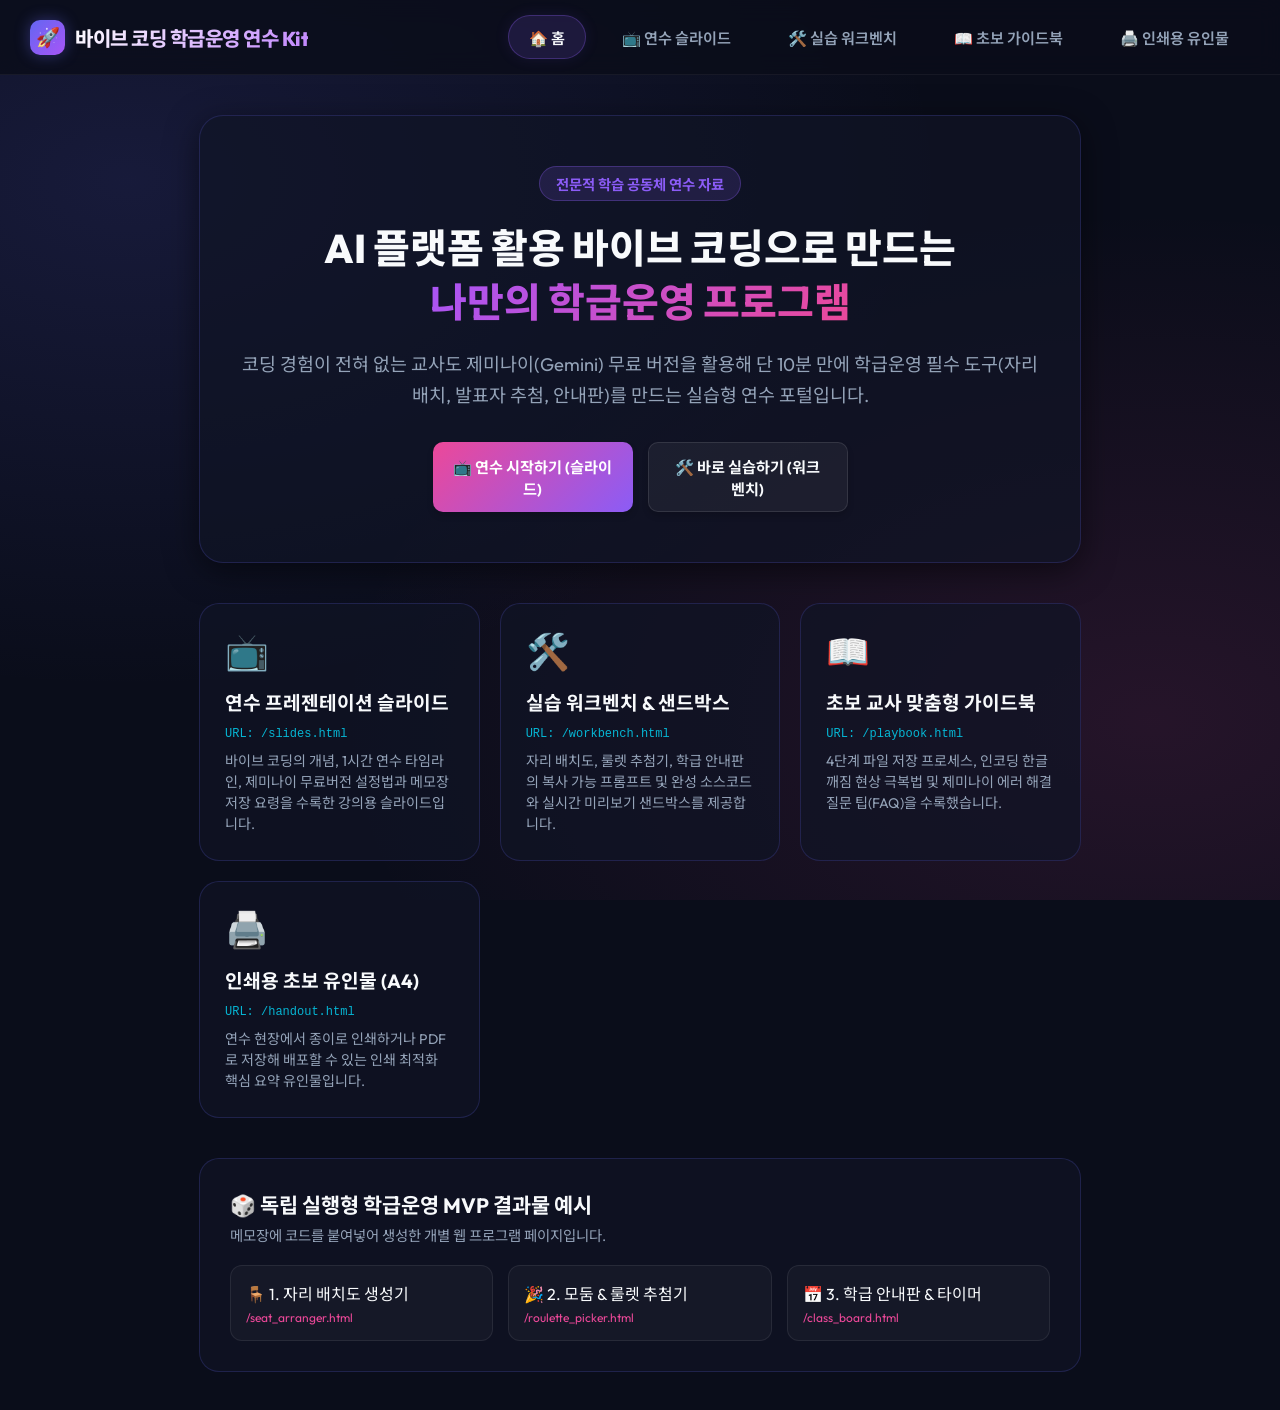
==== index.html @ 0cb733e2 "Initial Vibe Coding Release" ====
<!DOCTYPE html>
<html lang="ko">
<head>
    <meta charset="UTF-8">
    <meta name="viewport" content="width=device-width, initial-scale=1.0">
    <title>AI 플랫폼 활용 바이브 코딩 학급운영 연수 포털</title>
    <link rel="manifest" href="./manifest.json">
    <meta name="theme-color" content="#8b5cf6">
    <link rel="apple-touch-icon" href="./images/icon-192.png">
    <link href="https://fonts.googleapis.com/css2?family=Noto+Sans+KR:wght@300;400;500;700;900&family=Outfit:wght@400;600;800&display=swap" rel="stylesheet">
    <link rel="stylesheet" href="./style.css">
    <script>
        if ('serviceWorker' in navigator) {
            window.addEventListener('load', () => {
                navigator.serviceWorker.register('./sw.js')
                    .then(reg => console.log('PWA ServiceWorker Registered!', reg))
                    .catch(err => console.log('ServiceWorker registration failed: ', err));
            });
        }
    </script>
</head>
<body>
    <!-- 공통 상단 네비게이션 헤더 -->
    <header>
        <div class="logo">
            <a href="./index.html" style="text-decoration:none; display:flex; align-items:center; gap:10px;">
                <div class="logo-icon">🚀</div>
                <h1>바이브 코딩 학급운영 연수 Kit</h1>
            </a>
        </div>
        <nav>
            <a href="./index.html" class="nav-tab active">🏠 홈</a>
            <a href="./slides.html" class="nav-tab">📺 연수 슬라이드</a>
            <a href="./workbench.html" class="nav-tab">🛠️ 실습 워크벤치</a>
            <a href="./playbook.html" class="nav-tab">📖 초보 가이드북</a>
            <a href="./handout.html" class="nav-tab">🖨️ 인쇄용 유인물</a>
        </nav>
    </header>

    <!-- 홈 포털 메인 랜딩 영역 -->
    <div class="landing-container">
        <section class="hero-section">
            <span class="hero-tag">전문적 학습 공동체 연수 자료</span>
            <h1 class="hero-title">AI 플랫폼 활용 바이브 코딩으로 만드는<br><span class="highlight-text">나만의 학급운영 프로그램</span></h1>
            <p class="hero-desc">
                코딩 경험이 전혀 없는 교사도 제미나이(Gemini) 무료 버전을 활용해 단 10분 만에 
                학급운영 필수 도구(자리 배치, 발표자 추첨, 안내판)를 만드는 실습형 연수 포털입니다.
            </p>
            <div class="hero-buttons">
                <a href="./slides.html" class="action-btn btn-prompt" style="max-width:200px; text-decoration:none;">📺 연수 시작하기 (슬라이드)</a>
                <a href="./workbench.html" class="action-btn btn-code" style="max-width:200px; text-decoration:none;">🛠️ 바로 실습하기 (워크벤치)</a>
            </div>
        </section>

        <!-- 4대 개별 페이지 카드 그리드 -->
        <section class="portal-grid">
            <a href="./slides.html" class="portal-card">
                <div class="portal-card-icon">📺</div>
                <div class="portal-card-content">
                    <h3>연수 프레젠테이션 슬라이드</h3>
                    <span class="url-badge">URL: /slides.html</span>
                    <p>바이브 코딩의 개념, 1시간 연수 타임라인, 제미나이 무료버전 설정법과 메모장 저장 요령을 수록한 강의용 슬라이드입니다.</p>
                </div>
            </a>

            <a href="./workbench.html" class="portal-card">
                <div class="portal-card-icon">🛠️</div>
                <div class="portal-card-content">
                    <h3>실습 워크벤치 & 샌드박스</h3>
                    <span class="url-badge">URL: /workbench.html</span>
                    <p>자리 배치도, 룰렛 추첨기, 학급 안내판의 복사 가능 프롬프트 및 완성 소스코드와 실시간 미리보기 샌드박스를 제공합니다.</p>
                </div>
            </a>

            <a href="./playbook.html" class="portal-card">
                <div class="portal-card-icon">📖</div>
                <div class="portal-card-content">
                    <h3>초보 교사 맞춤형 가이드북</h3>
                    <span class="url-badge">URL: /playbook.html</span>
                    <p>4단계 파일 저장 프로세스, 인코딩 한글 깨짐 현상 극복법 및 제미나이 에러 해결 질문 팁(FAQ)을 수록했습니다.</p>
                </div>
            </a>

            <a href="./handout.html" class="portal-card">
                <div class="portal-card-icon">🖨️</div>
                <div class="portal-card-content">
                    <h3>인쇄용 초보 유인물 (A4)</h3>
                    <span class="url-badge">URL: /handout.html</span>
                    <p>연수 현장에서 종이로 인쇄하거나 PDF로 저장해 배포할 수 있는 인쇄 최적화 핵심 요약 유인물입니다.</p>
                </div>
            </a>
        </section>

        <!-- 독립형 예시 프로그램 직접 링크 섹션 -->
        <section class="examples-section">
            <h2>🎲 독립 실행형 학급운영 MVP 결과물 예시</h2>
            <p>메모장에 코드를 붙여넣어 생성한 개별 웹 프로그램 페이지입니다.</p>
            <div class="example-links">
                <a href="./seat_arranger.html" target="_blank" class="example-link-card">
                    <span>🪑 1. 자리 배치도 생성기</span>
                    <code>/seat_arranger.html</code>
                </a>
                <a href="./roulette_picker.html" target="_blank" class="example-link-card">
                    <span>🎉 2. 모둠 & 룰렛 추첨기</span>
                    <code>/roulette_picker.html</code>
                </a>
                <a href="./class_board.html" target="_blank" class="example-link-card">
                    <span>📅 3. 학급 안내판 & 타이머</span>
                    <code>/class_board.html</code>
                </a>
            </div>
        </section>
    </div>

    <script src="./app.js"></script>
</body>
</html>
---- style.css ----
:root {
    --bg-main: #0a0d1a;
    --bg-card: rgba(16, 20, 38, 0.7);
    --border-glow: rgba(99, 102, 241, 0.2);
    --border-glow-focus: rgba(139, 92, 246, 0.5);
    --text-primary: #f8fafc;
    --text-secondary: #94a3b8;
    --color-accent: #8b5cf6;
    --color-accent-pink: #ec4899;
    --color-accent-cyan: #06b6d4;
    --gradient-purple: linear-gradient(135deg, #6366f1 0%, #a855f7 100%);
    --gradient-pink: linear-gradient(135deg, #ec4899 0%, #8b5cf6 100%);
    --shadow-premium: 0 8px 32px 0 rgba(0, 0, 0, 0.5);
    --font-sans: 'Outfit', 'Noto Sans KR', system-ui, -apple-system, sans-serif;
}

* {
    box-sizing: border-box;
    margin: 0;
    padding: 0;
    font-family: var(--font-sans);
}

body {
    background-color: var(--bg-main);
    background-image: 
        radial-gradient(at 10% 20%, rgba(99, 102, 241, 0.15) 0px, transparent 50%),
        radial-gradient(at 90% 80%, rgba(236, 72, 153, 0.12) 0px, transparent 50%);
    background-attachment: fixed;
    color: var(--text-primary);
    min-height: 100vh;
    display: flex;
    flex-direction: column;
    overflow-x: hidden;
}

/* 1. Header & Navigation */
header {
    background: rgba(10, 13, 26, 0.8);
    backdrop-filter: blur(12px);
    -webkit-backdrop-filter: blur(12px);
    border-bottom: 1px solid rgba(255, 255, 255, 0.05);
    padding: 15px 30px;
    display: flex;
    justify-content: space-between;
    align-items: center;
    position: sticky;
    top: 0;
    z-index: 100;
}

.logo {
    display: flex;
    align-items: center;
    gap: 10px;
}

.logo-icon {
    width: 35px;
    height: 35px;
    background: var(--gradient-purple);
    border-radius: 10px;
    display: flex;
    align-items: center;
    justify-content: center;
    font-size: 1.2rem;
    box-shadow: 0 0 15px rgba(99, 102, 241, 0.4);
}

.logo h1 {
    font-size: 1.25rem;
    font-weight: 800;
    letter-spacing: -0.5px;
    background: linear-gradient(135deg, #ffffff 0%, #c084fc 100%);
    -webkit-background-clip: text;
    -webkit-text-fill-color: transparent;
}

nav {
    display: flex;
    gap: 15px;
}

.nav-tab {
    background: transparent;
    border: 1px solid transparent;
    color: var(--text-secondary);
    padding: 10px 20px;
    border-radius: 30px;
    font-weight: 600;
    cursor: pointer;
    font-size: 0.95rem;
    transition: all 0.3s cubic-bezier(0.4, 0, 0.2, 1);
}

.nav-tab:hover {
    color: var(--text-primary);
    background: rgba(255, 255, 255, 0.03);
}

.nav-tab.active {
    color: var(--text-primary);
    background: rgba(139, 92, 246, 0.15);
    border-color: rgba(139, 92, 246, 0.3);
    box-shadow: 0 0 15px rgba(139, 92, 246, 0.1);
}

/* 2. Main Portal Layout */
.main-wrapper {
    flex: 1;
    display: grid;
    grid-template-columns: 260px 1fr;
    max-width: 1440px;
    width: 100%;
    margin: 0 auto;
    padding: 20px;
    gap: 20px;
}

/* 3. Left Sidebar (Agenda / Dashboard) */
.sidebar {
    background: var(--bg-card);
    border: 1px solid var(--border-glow);
    border-radius: 20px;
    padding: 20px;
    height: calc(100vh - 120px);
    position: sticky;
    top: 90px;
    display: flex;
    flex-direction: column;
    box-shadow: var(--shadow-premium);
}

.sidebar h2 {
    font-size: 0.9rem;
    color: var(--text-secondary);
    text-transform: uppercase;
    letter-spacing: 1.5px;
    margin-bottom: 20px;
    font-weight: 700;
}

.timeline {
    display: flex;
    flex-direction: column;
    gap: 15px;
    flex: 1;
}

.timeline-item {
    display: flex;
    flex-direction: column;
    gap: 5px;
    padding: 12px;
    border-radius: 12px;
    border-left: 3px solid rgba(255, 255, 255, 0.1);
    background: rgba(255, 255, 255, 0.01);
    transition: all 0.2s;
}

.timeline-item.active {
    border-left-color: var(--color-accent);
    background: rgba(139, 92, 246, 0.05);
}

.timeline-time {
    font-size: 0.75rem;
    font-weight: 700;
    color: var(--color-accent);
}

.timeline-title {
    font-size: 0.85rem;
    font-weight: 600;
    color: var(--text-primary);
}

.timeline-desc {
    font-size: 0.75rem;
    color: var(--text-secondary);
    line-height: 1.3;
}

/* 4. Tab Views (Slides, Workbench, Guide) */
.content-view {
    display: none;
    animation: fadeIn 0.4s ease-out;
}

.content-view.active {
    display: block;
}

@keyframes fadeIn {
    from { opacity: 0; transform: translateY(10px); }
    to { opacity: 1; transform: translateY(0); }
}

/* ================== A. 슬라이드 모드 (Presentation) ================== */
.slides-container {
    background: var(--bg-card);
    border: 1px solid var(--border-glow);
    border-radius: 20px;
    height: calc(100vh - 120px);
    display: flex;
    flex-direction: column;
    justify-content: space-between;
    padding: 40px;
    position: relative;
    box-shadow: var(--shadow-premium);
}

.slide-deck {
    flex: 1;
    display: flex;
    align-items: center;
    justify-content: center;
}

.slide-item {
    display: none;
    width: 100%;
    max-width: 850px;
    animation: slideFadeIn 0.5s cubic-bezier(0.4, 0, 0.2, 1);
}

.slide-item.active {
    display: block;
}

@keyframes slideFadeIn {
    from { opacity: 0; transform: scale(0.96); }
    to { opacity: 1; transform: scale(1); }
}

.slide-tag {
    display: inline-block;
    padding: 5px 12px;
    border-radius: 20px;
    background: rgba(139, 92, 246, 0.15);
    border: 1px solid rgba(139, 92, 246, 0.3);
    color: var(--color-accent);
    font-size: 0.85rem;
    font-weight: 700;
    margin-bottom: 20px;
}

.slide-title {
    font-size: 2.2rem;
    font-weight: 800;
    margin-bottom: 25px;
    line-height: 1.3;
    background: linear-gradient(135deg, #ffffff 0%, #c084fc 100%);
    -webkit-background-clip: text;
    -webkit-text-fill-color: transparent;
}

.slide-body {
    font-size: 1.1rem;
    color: var(--text-secondary);
    line-height: 1.8;
}

.slide-body ul, .slide-body ol {
    margin-left: 20px;
    margin-top: 15px;
}

.slide-body li {
    margin-bottom: 12px;
}

.slide-body strong {
    color: var(--text-primary);
}

.slide-footer {
    display: flex;
    justify-content: space-between;
    align-items: center;
    border-top: 1px solid rgba(255, 255, 255, 0.05);
    padding-top: 20px;
}

.slide-nav {
    display: flex;
    gap: 15px;
}

.slide-btn {
    background: rgba(255, 255, 255, 0.05);
    border: 1px solid rgba(255, 255, 255, 0.1);
    color: var(--text-primary);
    padding: 10px 20px;
    border-radius: 10px;
    font-weight: 600;
    cursor: pointer;
    transition: all 0.2s;
}

.slide-btn:hover {
    background: var(--color-accent);
    border-color: var(--color-accent);
    box-shadow: 0 0 15px rgba(139, 92, 246, 0.4);
}

.slide-btn:disabled {
    opacity: 0.3;
    cursor: not-allowed;
    background: rgba(255, 255, 255, 0.02);
    border-color: rgba(255, 255, 255, 0.05);
    box-shadow: none;
}

.slide-dots {
    display: flex;
    gap: 8px;
}

.slide-dot {
    width: 8px;
    height: 8px;
    border-radius: 50%;
    background: rgba(255, 255, 255, 0.2);
    cursor: pointer;
    transition: all 0.2s;
}

.slide-dot.active {
    background: var(--color-accent);
    width: 24px;
    border-radius: 4px;
}

.slide-image-container {
    margin-top: 20px;
    text-align: center;
    border-radius: 12px;
    overflow: hidden;
    max-height: 280px;
}

.slide-image-container img {
    max-width: 100%;
    height: auto;
    border-radius: 12px;
    border: 1px solid var(--border-glow);
}

/* ================== B. 실습 워크벤치 (Workbench) ================== */
.workbench-grid {
    display: grid;
    grid-template-columns: 380px 1fr;
    gap: 20px;
    height: calc(100vh - 120px);
}

@media (max-width: 1100px) {
    .workbench-grid {
        grid-template-columns: 1fr;
        height: auto;
    }
}

.workbench-sidebar {
    background: var(--bg-card);
    border: 1px solid var(--border-glow);
    border-radius: 20px;
    padding: 20px;
    display: flex;
    flex-direction: column;
    gap: 15px;
    overflow-y: auto;
}

.workbench-card {
    background: var(--bg-card);
    border: 1px solid var(--border-glow);
    border-radius: 20px;
    padding: 20px;
    display: flex;
    flex-direction: column;
    box-shadow: var(--shadow-premium);
}

.tool-selector-btn {
    background: rgba(255, 255, 255, 0.02);
    border: 1px solid rgba(255, 255, 255, 0.05);
    color: var(--text-secondary);
    padding: 15px;
    border-radius: 12px;
    text-align: left;
    cursor: pointer;
    transition: all 0.2s;
    display: flex;
    align-items: center;
    gap: 12px;
}

.tool-selector-btn:hover {
    background: rgba(255, 255, 255, 0.05);
    border-color: var(--border-glow);
    color: var(--text-primary);
}

.tool-selector-btn.active {
    background: rgba(139, 92, 246, 0.1);
    border-color: var(--color-accent);
    color: var(--text-primary);
    box-shadow: 0 0 10px rgba(139, 92, 246, 0.15);
}

.tool-selector-icon {
    font-size: 1.3rem;
    padding: 8px;
    background: rgba(255, 255, 255, 0.05);
    border-radius: 8px;
}

.tool-selector-btn.active .tool-selector-icon {
    background: var(--color-accent);
    color: white;
}

.tool-info-header {
    border-bottom: 1px solid rgba(255, 255, 255, 0.05);
    padding-bottom: 15px;
    margin-bottom: 15px;
}

.tool-info-title {
    font-size: 1.25rem;
    font-weight: 700;
    color: var(--text-primary);
    margin-bottom: 5px;
}

.tool-info-desc {
    font-size: 0.85rem;
    color: var(--text-secondary);
    line-height: 1.4;
}

.control-group {
    display: flex;
    flex-direction: column;
    gap: 10px;
    margin-bottom: 20px;
}

.action-btn {
    width: 100%;
    padding: 12px 20px;
    border: none;
    border-radius: 10px;
    font-weight: bold;
    font-size: 0.95rem;
    cursor: pointer;
    display: flex;
    align-items: center;
    justify-content: center;
    gap: 8px;
    transition: all 0.2s;
    box-shadow: 0 4px 6px rgba(0,0,0,0.15);
}

.btn-prompt {
    background: var(--gradient-pink);
    color: white;
}

.btn-prompt:hover {
    transform: translateY(-2px);
    box-shadow: 0 6px 12px rgba(236, 72, 153, 0.3);
}

.btn-code {
    background: rgba(255, 255, 255, 0.05);
    border: 1px solid rgba(255, 255, 255, 0.1);
    color: var(--text-primary);
}

.btn-code:hover {
    background: rgba(255, 255, 255, 0.1);
    border-color: var(--text-secondary);
}

.tool-tips {
    font-size: 0.8rem;
    color: var(--text-secondary);
    line-height: 1.5;
    background: rgba(255, 255, 255, 0.02);
    border: 1px solid rgba(255, 255, 255, 0.05);
    padding: 12px;
    border-radius: 10px;
}

.tool-tips h4 {
    font-weight: bold;
    color: var(--color-accent);
    margin-bottom: 5px;
}

/* 우측 샌드박스 영역 */
.sandbox-card {
    display: flex;
    flex-direction: column;
    height: 100%;
    overflow: hidden;
}

.sandbox-header {
    background: rgba(0,0,0,0.2);
    padding: 12px 20px;
    border-bottom: 1px solid rgba(255, 255, 255, 0.05);
    display: flex;
    justify-content: space-between;
    align-items: center;
}

.sandbox-status {
    display: flex;
    align-items: center;
    gap: 8px;
    font-size: 0.85rem;
    font-weight: 600;
}

.status-dot {
    width: 8px;
    height: 8px;
    border-radius: 50%;
    background-color: #10b981;
    box-shadow: 0 0 8px #10b981;
}

.sandbox-iframe {
    width: 100%;
    flex: 1;
    border: none;
    background: white; /* 데모들이 흰배경에 가독성 높게 표시되도록 지정 */
}

/* ================== C. 바이브 코딩 가이드북 (Guidebook) ================== */
.guide-container {
    max-width: 900px;
    margin: 0 auto;
    display: flex;
    flex-direction: column;
    gap: 25px;
}

.guide-card {
    background: var(--bg-card);
    border: 1px solid var(--border-glow);
    border-radius: 20px;
    padding: 30px;
    box-shadow: var(--shadow-premium);
}

.guide-card h2 {
    font-size: 1.4rem;
    font-weight: 800;
    margin-bottom: 20px;
    color: var(--color-accent-cyan);
    display: flex;
    align-items: center;
    gap: 10px;
}

.steps-list {
    display: flex;
    flex-direction: column;
    gap: 20px;
}

.step-card {
    background: rgba(255, 255, 255, 0.02);
    border: 1px solid rgba(255, 255, 255, 0.05);
    border-radius: 12px;
    padding: 20px;
    display: grid;
    grid-template-columns: 50px 1fr;
    gap: 15px;
}

.step-number {
    width: 35px;
    height: 35px;
    background: var(--gradient-purple);
    border-radius: 50%;
    display: flex;
    align-items: center;
    justify-content: center;
    font-weight: bold;
    font-size: 1rem;
}

.step-content h3 {
    font-size: 1rem;
    font-weight: 700;
    margin-bottom: 8px;
    color: var(--text-primary);
}

.step-content p {
    font-size: 0.85rem;
    color: var(--text-secondary);
    line-height: 1.5;
}

.trouble-grid {
    display: grid;
    grid-template-columns: 1fr 1fr;
    gap: 20px;
}

@media (max-width: 768px) {
    .trouble-grid {
        grid-template-columns: 1fr;
    }
}

.trouble-card {
    background: rgba(239, 68, 68, 0.03);
    border: 1px solid rgba(239, 68, 68, 0.15);
    border-radius: 12px;
    padding: 20px;
}

.trouble-card.solve {
    background: rgba(16, 185, 129, 0.03);
    border: 1px solid rgba(16, 185, 129, 0.15);
}

.trouble-card h3 {
    font-size: 1rem;
    font-weight: 700;
    margin-bottom: 10px;
    display: flex;
    align-items: center;
    gap: 8px;
}

.trouble-card p {
    font-size: 0.85rem;
    color: var(--text-secondary);
    line-height: 1.5;
}

/* 복사 텍스트 에어리어 (숨김 처리 또는 클립보드 복사용) */
.copy-area {
    position: absolute;
    left: -9999px;
}

/* 팝업 토스트 알림 */
.toast {
    position: fixed;
    bottom: 30px;
    right: 30px;
    background: var(--gradient-pink);
    color: white;
    padding: 12px 25px;
    border-radius: 30px;
    font-weight: bold;
    box-shadow: 0 10px 20px rgba(236,72,153,0.3);
    transform: translateY(100px);
    opacity: 0;
    transition: all 0.3s cubic-bezier(0.175, 0.885, 0.32, 1.275);
    z-index: 1000;
    display: flex;
    align-items: center;
    gap: 8px;
}

.toast.show {
    transform: translateY(0);
    opacity: 1;
}

@media (max-width: 768px) {
    .main-wrapper {
        grid-template-columns: 1fr;
    }
    .sidebar {
        display: none; /* 모바일에서는 사이드바 숨김 */
    }
}

/* ================== D. 인쇄용 유인물 (Handout) 스타일 ================== */
.handout-sheet {
    background: #ffffff;
    color: #1e293b;
    border-radius: 12px;
    padding: 40px;
    box-shadow: 0 4px 6px rgba(0, 0, 0, 0.05);
    max-width: 900px;
    margin: 0 auto 40px auto;
    border: 1px solid #e2e8f0;
}

.handout-header {
    text-align: center;
    border-bottom: 2px solid #8b5cf6;
    padding-bottom: 20px;
    margin-bottom: 25px;
}

.handout-header h1 {
    color: #1e1b4b;
    font-size: 1.8rem;
    font-weight: 800;
    margin-bottom: 5px;
}

.handout-header p {
    color: #64748b;
    font-size: 0.95rem;
}

.handout-section {
    margin-bottom: 25px;
}

.handout-section h2 {
    color: #8b5cf6;
    font-size: 1.25rem;
    border-left: 4px solid #8b5cf6;
    padding-left: 10px;
    margin-bottom: 15px;
    font-weight: 700;
}

.handout-section p {
    font-size: 0.95rem;
    line-height: 1.6;
    color: #334155;
    margin-bottom: 10px;
}

.handout-steps {
    display: flex;
    flex-direction: column;
    gap: 15px;
}

.h-step {
    background: #f8fafc;
    border: 1px solid #e2e8f0;
    padding: 15px;
    border-radius: 8px;
}

.h-step strong {
    color: #6366f1;
    font-size: 1rem;
    display: block;
    margin-bottom: 5px;
}

.h-step p {
    font-size: 0.9rem;
    color: #475569;
    margin-bottom: 0;
}

.handout-template {
    background: #f8fafc;
    border: 1px solid #e2e8f0;
    border-radius: 8px;
    margin-bottom: 15px;
    overflow: hidden;
}

.ht-title {
    background: #f1f5f9;
    padding: 8px 15px;
    font-weight: bold;
    font-size: 0.9rem;
    color: #1e293b;
    border-bottom: 1px solid #cbd5e1;
}

.ht-body {
    padding: 12px 15px;
}

.ht-body blockquote {
    font-size: 0.85rem;
    line-height: 1.5;
    color: #475569;
    border-left: 3px solid #cbd5e1;
    padding-left: 10px;
    margin: 0;
}

.handout-table {
    width: 100%;
    border-collapse: collapse;
    margin-top: 10px;
}

.handout-table th, .handout-table td {
    border: 1px solid #cbd5e1;
    padding: 10px 12px;
    font-size: 0.85rem;
    text-align: left;
}

.handout-table th {
    background: #f1f5f9;
    color: #1e293b;
    font-weight: bold;
}

.handout-table td {
    color: #334155;
    line-height: 1.5;
}

.handout-footer {
    text-align: center;
    border-top: 1px solid #e2e8f0;
    padding-top: 15px;
    margin-top: 30px;
    font-size: 0.9rem;
    color: #64748b;
    font-weight: 600;
}

/* ================== E. 인쇄 전용 스타일 (@media print) ================== */
@media print {
    html, body {
        background: #ffffff !important;
        color: #000000 !important;
        font-size: 11pt !important;
    }
    
    header, 
    .sidebar, 
    .no-print, 
    .toast,
    .slide-footer,
    #hiddenCopyTextarea {
        display: none !important;
    }

    .main-wrapper {
        display: block !important;
        width: 100% !important;
        margin: 0 !important;
        padding: 0 !important;
    }

    .content-view {
        display: none !important;
    }
    
    #view-handout {
        display: block !important;
    }

    .handout-sheet {
        border: none !important;
        box-shadow: none !important;
        padding: 0 !important;
        margin: 0 !important;
        width: 100% !important;
    }

    .handout-section {
        page-break-inside: avoid;
    }

    .handout-template {
        page-break-inside: avoid;
    }

    .h-step {
        page-break-inside: avoid;
    }
    
    .handout-table {
        page-break-inside: avoid;
    }

    .handout-section h2 {
        color: #000000 !important;
        border-left: 4px solid #000000 !important;
    }

    .handout-header h1 {
        color: #000000 !important;
    }
}

/* ================== F. 다중 페이지 포털 전용 스타일 ================== */
a.nav-tab {
    text-decoration: none;
    display: inline-flex;
    align-items: center;
}

.landing-container {
    max-width: 1200px;
    margin: 0 auto;
    padding: 40px 20px;
    display: flex;
    flex-direction: column;
    gap: 40px;
}

.hero-section {
    background: var(--bg-card);
    border: 1px solid var(--border-glow);
    border-radius: 24px;
    padding: 50px 40px;
    text-align: center;
    box-shadow: var(--shadow-premium);
}

.hero-tag {
    display: inline-block;
    padding: 6px 16px;
    border-radius: 30px;
    background: rgba(139, 92, 246, 0.15);
    border: 1px solid rgba(139, 92, 246, 0.3);
    color: var(--color-accent);
    font-size: 0.9rem;
    font-weight: 700;
    margin-bottom: 20px;
}

.hero-title {
    font-size: 2.5rem;
    font-weight: 800;
    line-height: 1.35;
    margin-bottom: 20px;
}

.highlight-text {
    background: linear-gradient(135deg, #a855f7 0%, #ec4899 100%);
    -webkit-background-clip: text;
    -webkit-text-fill-color: transparent;
}

.hero-desc {
    font-size: 1.15rem;
    color: var(--text-secondary);
    max-width: 800px;
    margin: 0 auto 30px auto;
    line-height: 1.7;
}

.hero-buttons {
    display: flex;
    justify-content: center;
    gap: 15px;
    flex-wrap: wrap;
}

.portal-grid {
    display: grid;
    grid-template-columns: repeat(auto-fit, minmax(260px, 1fr));
    gap: 20px;
}

.portal-card {
    background: var(--bg-card);
    border: 1px solid var(--border-glow);
    border-radius: 20px;
    padding: 25px;
    text-decoration: none;
    color: var(--text-primary);
    transition: all 0.3s cubic-bezier(0.4, 0, 0.2, 1);
    display: flex;
    flex-direction: column;
    gap: 15px;
}

.portal-card:hover {
    transform: translateY(-5px);
    border-color: var(--color-accent);
    box-shadow: 0 12px 25px rgba(139, 92, 246, 0.25);
    background: rgba(25, 30, 55, 0.85);
}

.portal-card-icon {
    font-size: 2.2rem;
}

.portal-card-content h3 {
    font-size: 1.2rem;
    font-weight: 700;
    margin-bottom: 5px;
}

.url-badge {
    display: inline-block;
    font-size: 0.75rem;
    color: var(--color-accent-cyan);
    font-family: monospace;
    margin-bottom: 10px;
}

.portal-card-content p {
    font-size: 0.88rem;
    color: var(--text-secondary);
    line-height: 1.5;
}

.examples-section {
    background: var(--bg-card);
    border: 1px solid var(--border-glow);
    border-radius: 20px;
    padding: 30px;
}

.examples-section h2 {
    font-size: 1.3rem;
    font-weight: 700;
    margin-bottom: 5px;
    color: var(--text-primary);
}

.examples-section p {
    font-size: 0.9rem;
    color: var(--text-secondary);
    margin-bottom: 20px;
}

.example-links {
    display: grid;
    grid-template-columns: repeat(auto-fit, minmax(250px, 1fr));
    gap: 15px;
}

.example-link-card {
    background: rgba(255, 255, 255, 0.03);
    border: 1px solid rgba(255, 255, 255, 0.08);
    border-radius: 12px;
    padding: 15px;
    text-decoration: none;
    color: var(--text-primary);
    display: flex;
    flex-direction: column;
    gap: 5px;
    transition: all 0.2s;
}

.example-link-card:hover {
    background: rgba(139, 92, 246, 0.15);
    border-color: var(--color-accent);
}

.example-link-card code {
    font-size: 0.75rem;
    color: var(--color-accent-pink);
}
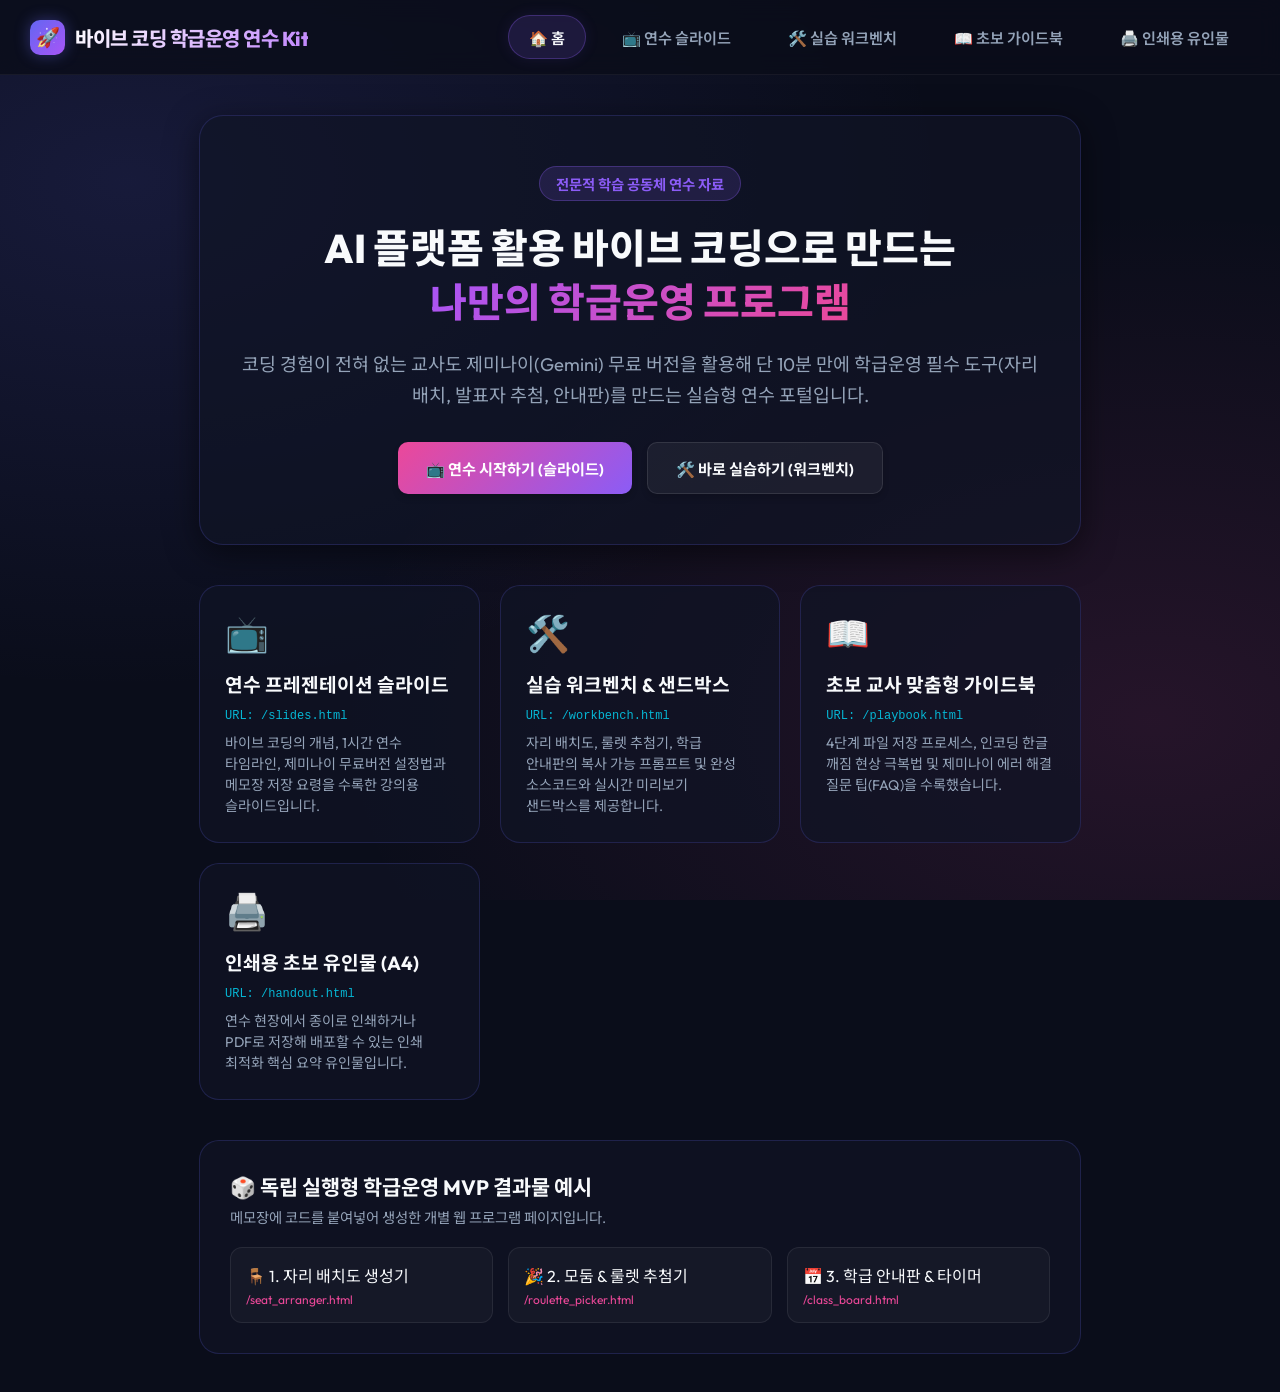
==== commit 170f1bb5: "Fix button typography: prevent Korean text word breaking" ====
--- a/index.html
+++ b/index.html
@@ -47,8 +47,8 @@
                 학급운영 필수 도구(자리 배치, 발표자 추첨, 안내판)를 만드는 실습형 연수 포털입니다.
             </p>
             <div class="hero-buttons">
-                <a href="./slides.html" class="action-btn btn-prompt" style="max-width:200px; text-decoration:none;">📺 연수 시작하기 (슬라이드)</a>
-                <a href="./workbench.html" class="action-btn btn-code" style="max-width:200px; text-decoration:none;">🛠️ 바로 실습하기 (워크벤치)</a>
+                <a href="./slides.html" class="action-btn btn-prompt" style="width:auto; padding:14px 28px; text-decoration:none;">📺 연수 시작하기 (슬라이드)</a>
+                <a href="./workbench.html" class="action-btn btn-code" style="width:auto; padding:14px 28px; text-decoration:none;">🛠️ 바로 실습하기 (워크벤치)</a>
             </div>
         </section>
 
--- a/style.css
+++ b/style.css
@@ -19,6 +19,7 @@
     margin: 0;
     padding: 0;
     font-family: var(--font-sans);
+    word-break: keep-all;
 }
 
 body {
@@ -462,6 +463,8 @@
     gap: 8px;
     transition: all 0.2s;
     box-shadow: 0 4px 6px rgba(0,0,0,0.15);
+    white-space: nowrap;
+    word-break: keep-all;
 }
 
 .btn-prompt {
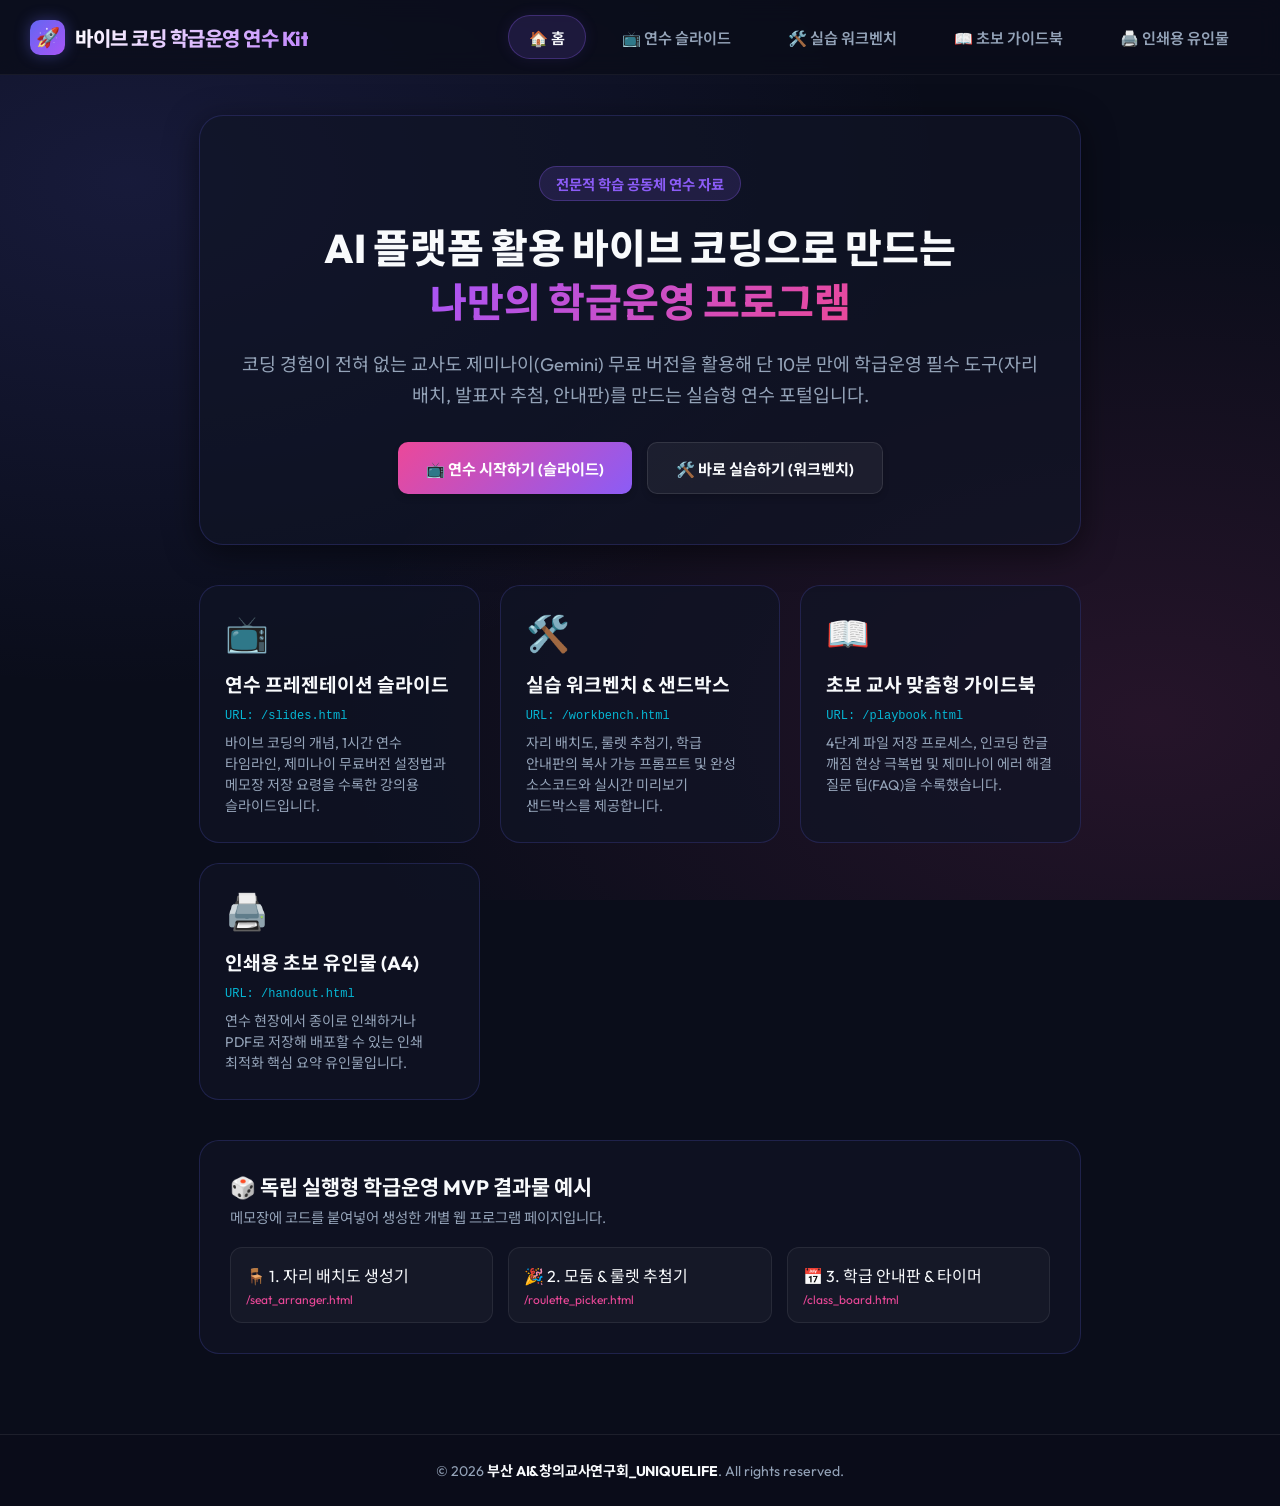
==== commit a9dba481: "Add copyright notice: 부산 AI&창의교사연구회_UNIQUELIFE" ====
--- a/index.html
+++ b/index.html
@@ -112,6 +112,10 @@
         </section>
     </div>
 
+    <footer class="global-footer">
+        <p>© 2026 <span class="copyright-brand">부산 AI&창의교사연구회_UNIQUELIFE</span>. All rights reserved.</p>
+    </footer>
+
     <script src="./app.js"></script>
 </body>
 </html>
--- a/style.css
+++ b/style.css
@@ -1062,3 +1062,81 @@
     color: var(--color-accent-pink);
 }
 
+/* ================== G. 워크벤치 프롬프트 미리보기 & 구조 해설 스타일 ================== */
+.prompt-preview-box {
+    background: rgba(5, 8, 20, 0.85);
+    border: 1px solid var(--border-glow);
+    border-radius: 12px;
+    padding: 18px 20px;
+    font-family: 'Consolas', 'Courier New', monospace;
+    font-size: 0.88rem;
+    line-height: 1.65;
+    color: #e2e8f0;
+    white-space: pre-wrap;
+    max-height: 320px;
+    overflow-y: auto;
+    border-left: 4px solid var(--color-accent);
+}
+
+.prompt-structure-grid {
+    display: grid;
+    grid-template-columns: repeat(auto-fit, minmax(240px, 1fr));
+    gap: 15px;
+    margin-top: 15px;
+}
+
+.p-struct-card {
+    background: rgba(255, 255, 255, 0.03);
+    border: 1px solid rgba(255, 255, 255, 0.08);
+    border-radius: 14px;
+    padding: 18px;
+    transition: transform 0.2s, border-color 0.2s;
+}
+
+.p-struct-card:hover {
+    transform: translateY(-2px);
+    border-color: rgba(139, 92, 246, 0.4);
+    background: rgba(255, 255, 255, 0.05);
+}
+
+.p-struct-tag {
+    display: inline-block;
+    padding: 3px 10px;
+    border-radius: 20px;
+    font-size: 0.75rem;
+    font-weight: 700;
+    margin-bottom: 10px;
+}
+
+.tag-blue { background: rgba(99, 102, 241, 0.2); color: #818cf8; border: 1px solid rgba(99, 102, 241, 0.3); }
+.tag-purple { background: rgba(168, 85, 247, 0.2); color: #c084fc; border: 1px solid rgba(168, 85, 247, 0.3); }
+.tag-pink { background: rgba(236, 72, 153, 0.2); color: #f472b6; border: 1px solid rgba(236, 72, 153, 0.3); }
+.tag-green { background: rgba(34, 197, 94, 0.2); color: #4ade80; border: 1px solid rgba(34, 197, 94, 0.3); }
+
+.p-struct-card h4 {
+    font-size: 1rem;
+    font-weight: 700;
+    color: var(--text-primary);
+    margin-bottom: 6px;
+}
+
+/* ================== H. 공통 푸터 & 저작권 표시 스타일 ================== */
+footer.global-footer {
+    text-align: center;
+    padding: 25px 20px;
+    margin-top: 40px;
+    border-top: 1px solid rgba(255, 255, 255, 0.08);
+    background: rgba(10, 13, 26, 0.6);
+    color: var(--text-secondary);
+    font-size: 0.88rem;
+    line-height: 1.6;
+}
+
+footer.global-footer .copyright-brand {
+    color: var(--text-primary);
+    font-weight: 700;
+    letter-spacing: -0.2px;
+}
+
+
+
